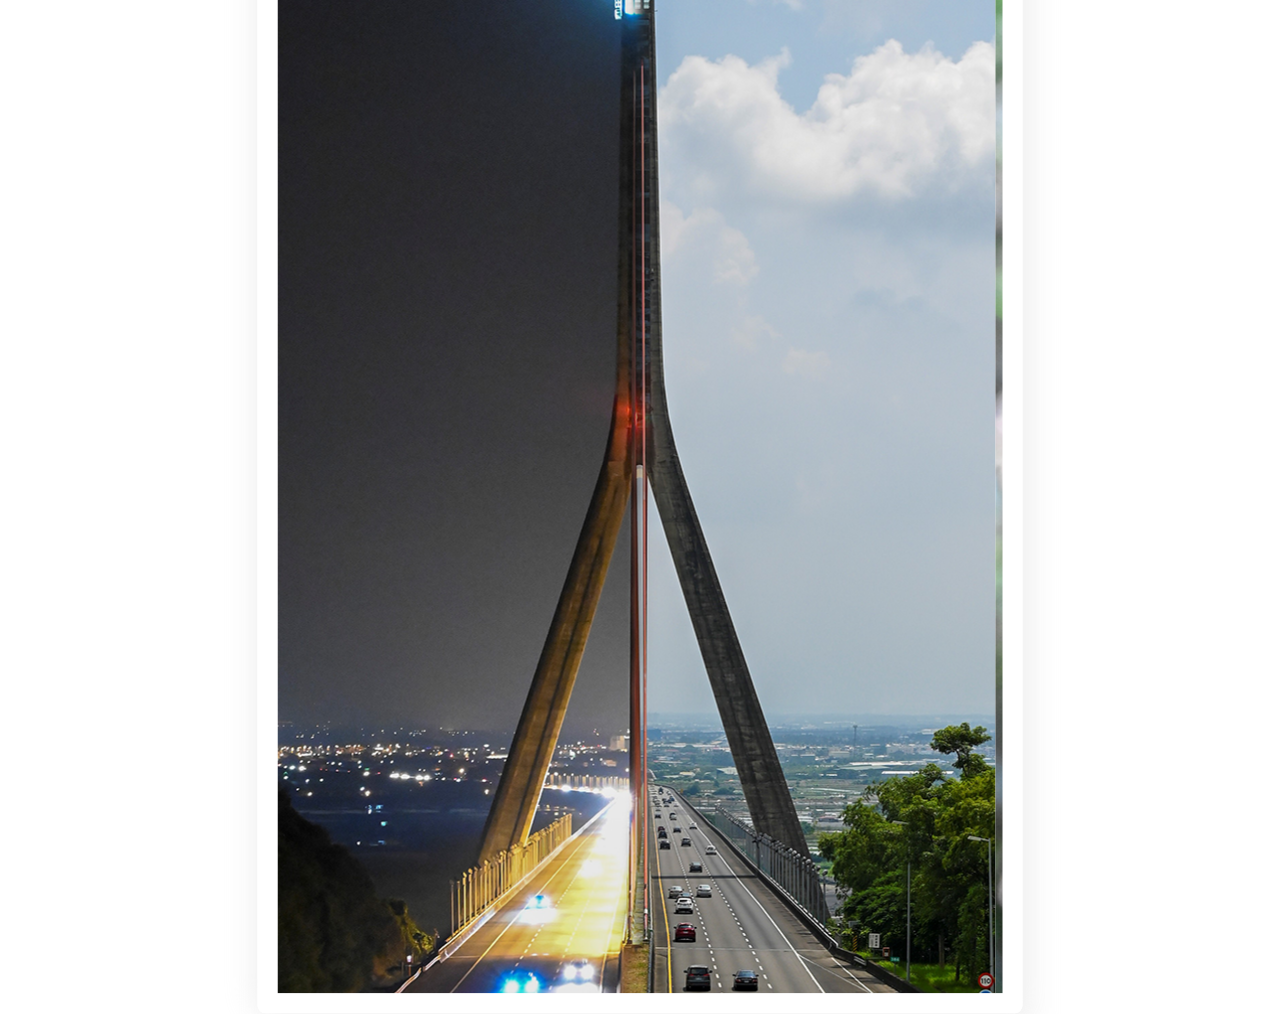
==== Auto-Slideshow/index.html @ fa5ea8a3 "Update index.html" ====
<!DOCTYPE html>
<html lang="en">

<head>
  <meta name="viewport" content="width=device-width, initial-scale=1.0">
  <title>Auto-slideshow</title>
  <!--Stylesheet-->
  <link rel="stylesheet" href="style.css">
</head>

<body>
  <div class="container">
    <div class="wrapper">
      <img src="image-1.jpg">
      <img src="image-2.jpg">
      <img src="image-3.jpg">
      <img src="image-5.jpg">
      <img src="image-1.jpg">
    </div>
  </div>

  <script>
    let photos = 4; // How many photos?
    let animationDuration = `${photos * 5}s`; // Calculate animation duration.
    let animationPercent = 100 / photos; // Calculate percentage of a second.

    let styles = '@keyframes slide {';
    styles += `
                ${0}% {
                    transform: translateX(0);
                }
            `;
    for (let i = 0; i < photos; i++) {
      styles += `
                ${animationPercent * i + animationPercent * (4 / 5)}% {
                    transform: translateX(-${i * 100}%);
                }
            `;
      styles += `
                ${animationPercent * i + animationPercent}% {
                    transform: translateX(-${(i + 1) * 100}%);
                }
            `;
    }
    styles += `
                ${100}% {
                    transform: translateX(-${photos * 100}%);
                }
            `;
    styles += '}';

    styles += `
        .wrapper {
            width: 100%;
            display: flex;
            animation: slide ${animationDuration} linear infinite; /* Modify animation duration */
        }
    `;

    const styleSheet = document.createElement('style');
    styleSheet.type = 'text/css';
    styleSheet.innerText = styles;
    document.head.appendChild(styleSheet);
  </script>
</body>

</html>
---- Auto-Slideshow/style.css ----
*{
    padding: 0;
    margin: 0;
    box-sizing: border-box;
}
body{
    background-color: transparent;
}
.container{
    width: 85vmin;
    position: absolute;
    transform: translate(-50%,-50%);
    top: 50%;
    left: 50%;
    overflow: hidden;
    border: 20px solid #ffffff;
    border-radius: 8px;
    box-shadow: 
    10px 25px 30px rgba(220,220,220,0.3), /* 陰影1：下方和右方 */
    -5px -5px 30px rgba(220,220,220,0.3);  /* 陰影2：上方和左方 */

    
}
/* set in index.html */
/*
.wrapper{
    width: 100%;
    display: flex;
    animation: slide 15s linear infinite;
}
@keyframes slide {
  0% {
    transform: translateX(0);
  }
  15% {
    transform: translateX(0);
  }
  18.333% {
    transform: translateX(-100%);
  }
  48.333% {
    transform: translateX(-100%);
  }
   51.666% {
    transform: translateX(-200%);
  }
  81.666% {
    transform: translateX(-200%);
  }
   84.999% {
    transform: translateX(-300%);
  }
  100% {
    transform: translateX(-300%);
  }
}
*/
img{
    width: 100%;
}
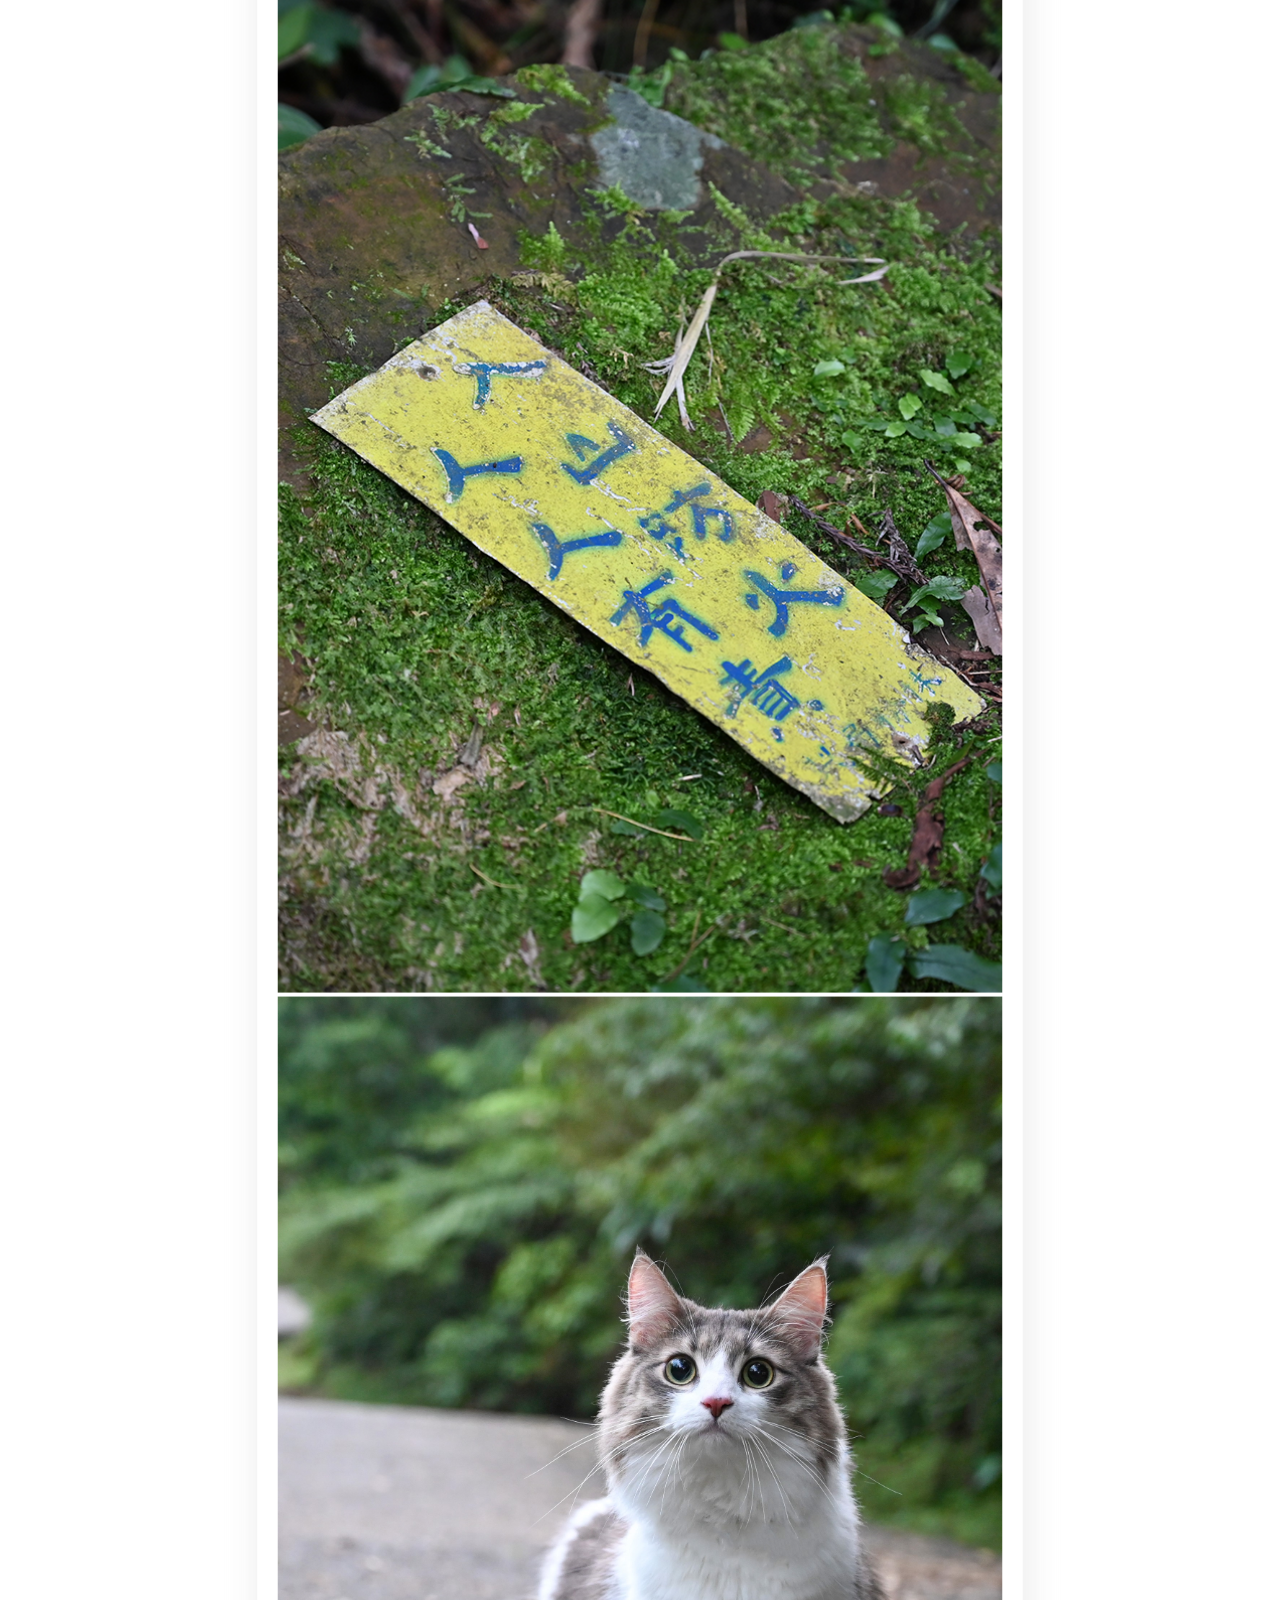
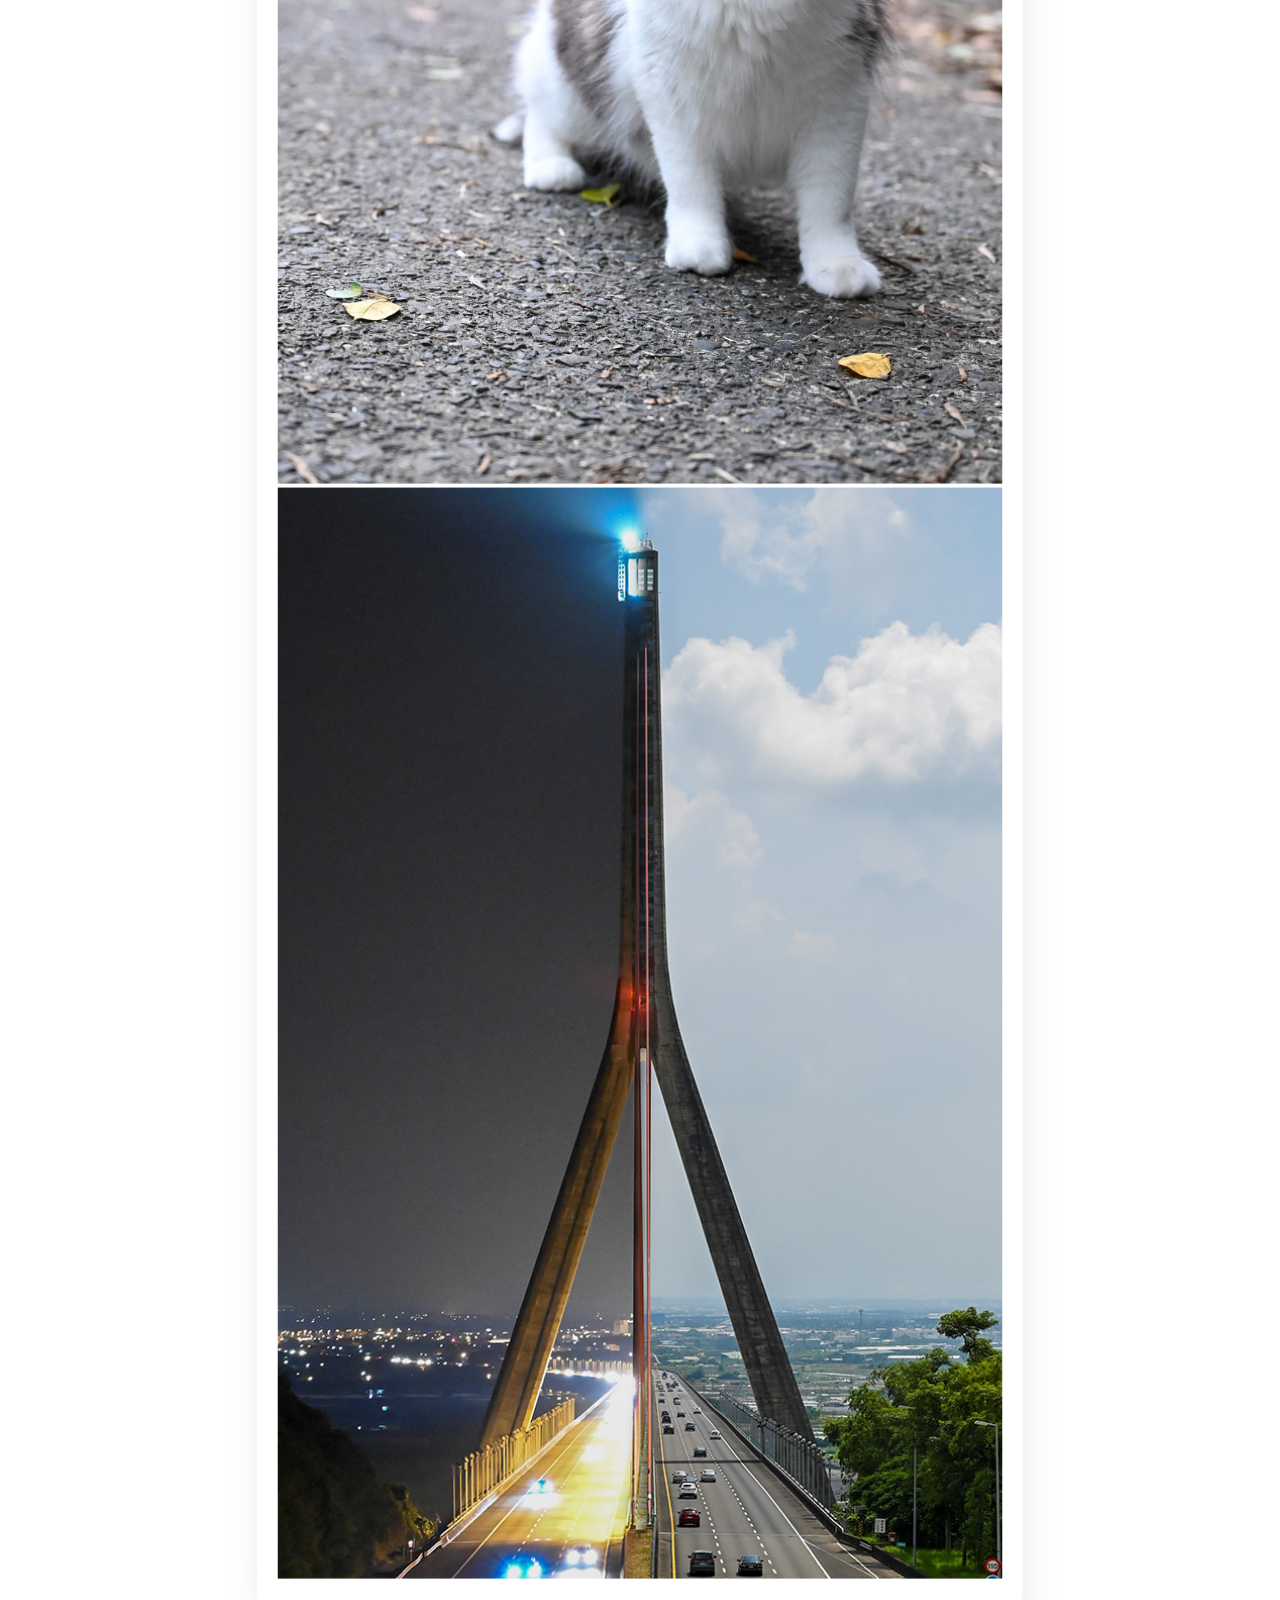
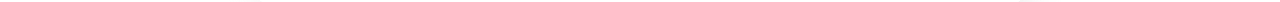
==== commit 274af1da: "Update index.html" ====
--- a/Auto-Slideshow/index.html
+++ b/Auto-Slideshow/index.html
@@ -22,7 +22,7 @@
   <script>
     let photos = 4; // How many photos?
     let animationDuration = `${photos * 5}s`; // Calculate animation duration.
-    let animationPercent = 100 / photos; // Calculate percentage of a second.
+    let animationPercent = (100 / photos).toFixed(2); // Calculate percentage of a second.
 
     let styles = '@keyframes slide {';
     styles += `
@@ -32,12 +32,12 @@
             `;
     for (let i = 0; i < photos; i++) {
       styles += `
-                ${animationPercent * i + animationPercent * (4 / 5)}% {
+                ${(animationPercent * i + animationPercent * (4 / 5)).toFixed(2)}% {
                     transform: translateX(-${i * 100}%);
                 }
             `;
       styles += `
-                ${animationPercent * i + animationPercent}% {
+                ${(animationPercent * i + animationPercent).toFixed(2)}% {
                     transform: translateX(-${(i + 1) * 100}%);
                 }
             `;
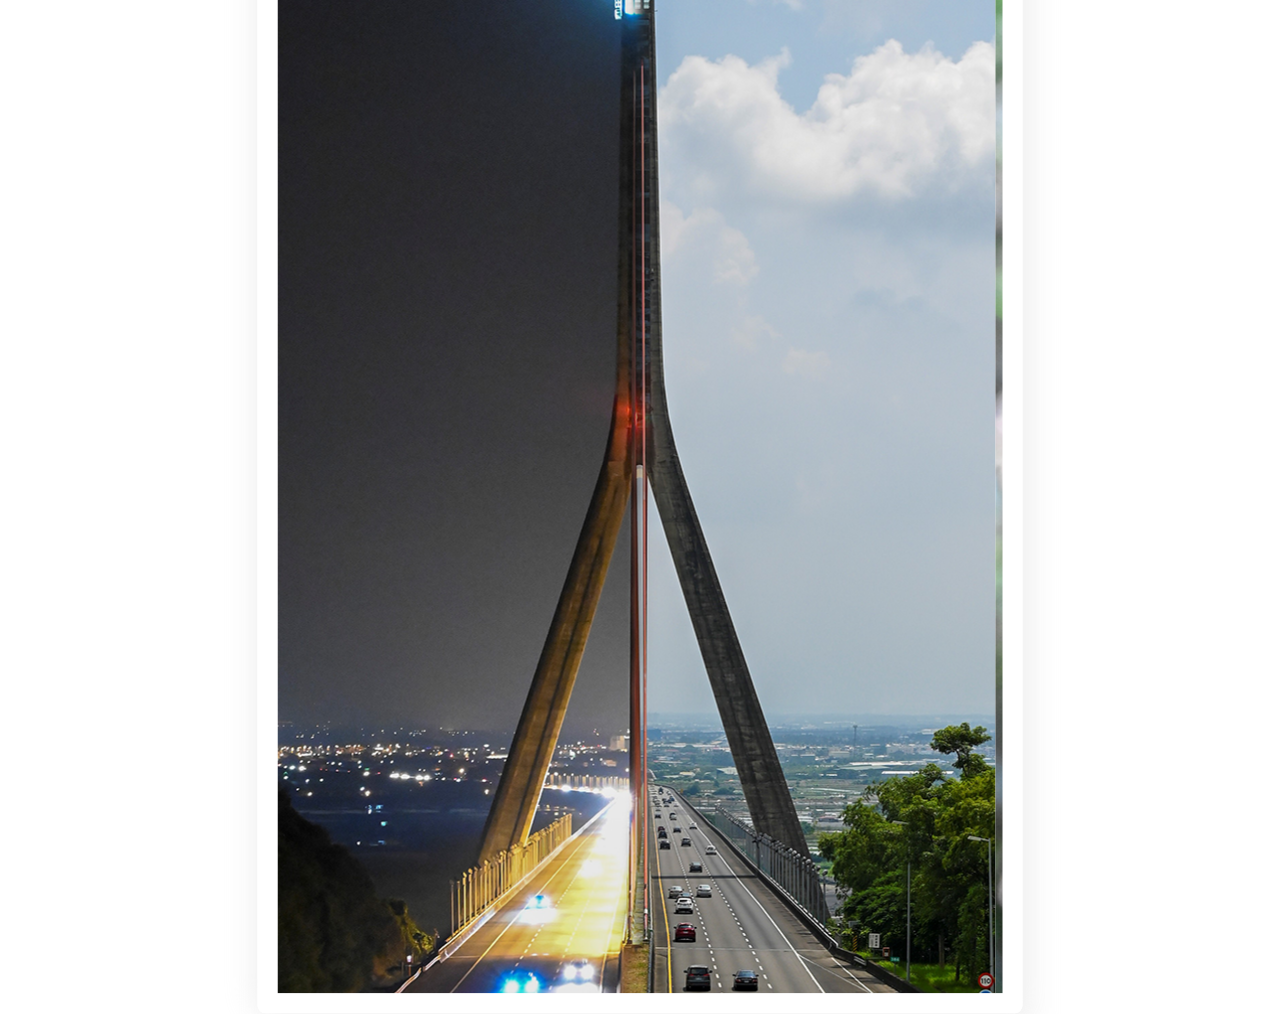
==== commit 647f59f1: "Update index.html" ====
--- a/Auto-Slideshow/index.html
+++ b/Auto-Slideshow/index.html
@@ -22,7 +22,7 @@
   <script>
     let photos = 4; // How many photos?
     let animationDuration = `${photos * 5}s`; // Calculate animation duration.
-    let animationPercent = (100 / photos).toFixed(2); // Calculate percentage of a second.
+    let animationPercent = (100 / photos); // Calculate percentage of a second.
 
     let styles = '@keyframes slide {';
     styles += `
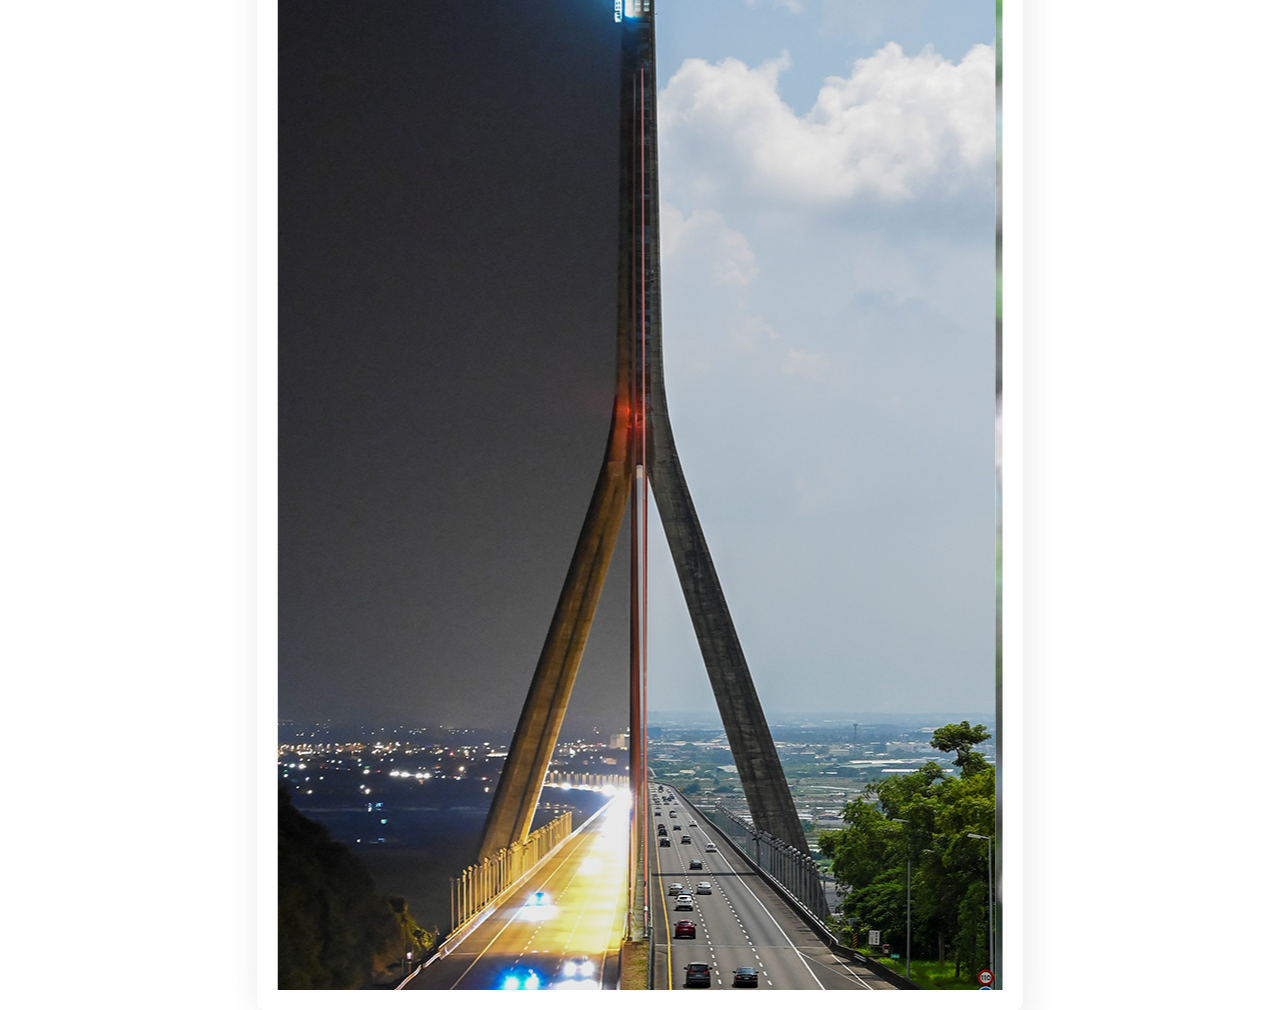
==== commit ec606745: "Update" ====
--- a/Auto-Slideshow/index.html
+++ b/Auto-Slideshow/index.html
@@ -11,18 +11,32 @@
 <body>
   <div class="container">
     <div class="wrapper">
+      <!--
       <img src="image-1.jpg">
       <img src="image-2.jpg">
       <img src="image-3.jpg">
-      <img src="image-5.jpg">
+      <img src="image-4.jpg">
       <img src="image-1.jpg">
+      -->
     </div>
   </div>
 
   <script>
-    let photos = 4; // How many photos?
-    let animationDuration = `${photos * 5}s`; // Calculate animation duration.
-    let animationPercent = (100 / photos); // Calculate percentage of a second.
+    const numberOfImages = 4;
+    const container = document.querySelector('.wrapper');
+
+    // Dynamically generate img elements
+    for (let i = 1; i <= numberOfImages; i++) {
+      const img = document.createElement('img');
+      img.src = `Pic/image_${i}.jpg`;
+      container.appendChild(img);
+    }
+    const img = document.createElement('img');
+    img.src = `Pic/image_1.jpg`;
+    container.appendChild(img);
+
+    let animationDuration = `${numberOfImages * 5}s`; // Calculate animation duration.
+    let animationPercent = (100 / numberOfImages); // Calculate percentage of a second.
 
     let styles = '@keyframes slide {';
     styles += `
@@ -30,7 +44,7 @@
                     transform: translateX(0);
                 }
             `;
-    for (let i = 0; i < photos; i++) {
+    for (let i = 0; i < numberOfImages; i++) {
       styles += `
                 ${(animationPercent * i + animationPercent * (4 / 5)).toFixed(2)}% {
                     transform: translateX(-${i * 100}%);
@@ -44,7 +58,7 @@
     }
     styles += `
                 ${100}% {
-                    transform: translateX(-${photos * 100}%);
+                    transform: translateX(-${numberOfImages * 100}%);
                 }
             `;
     styles += '}';
